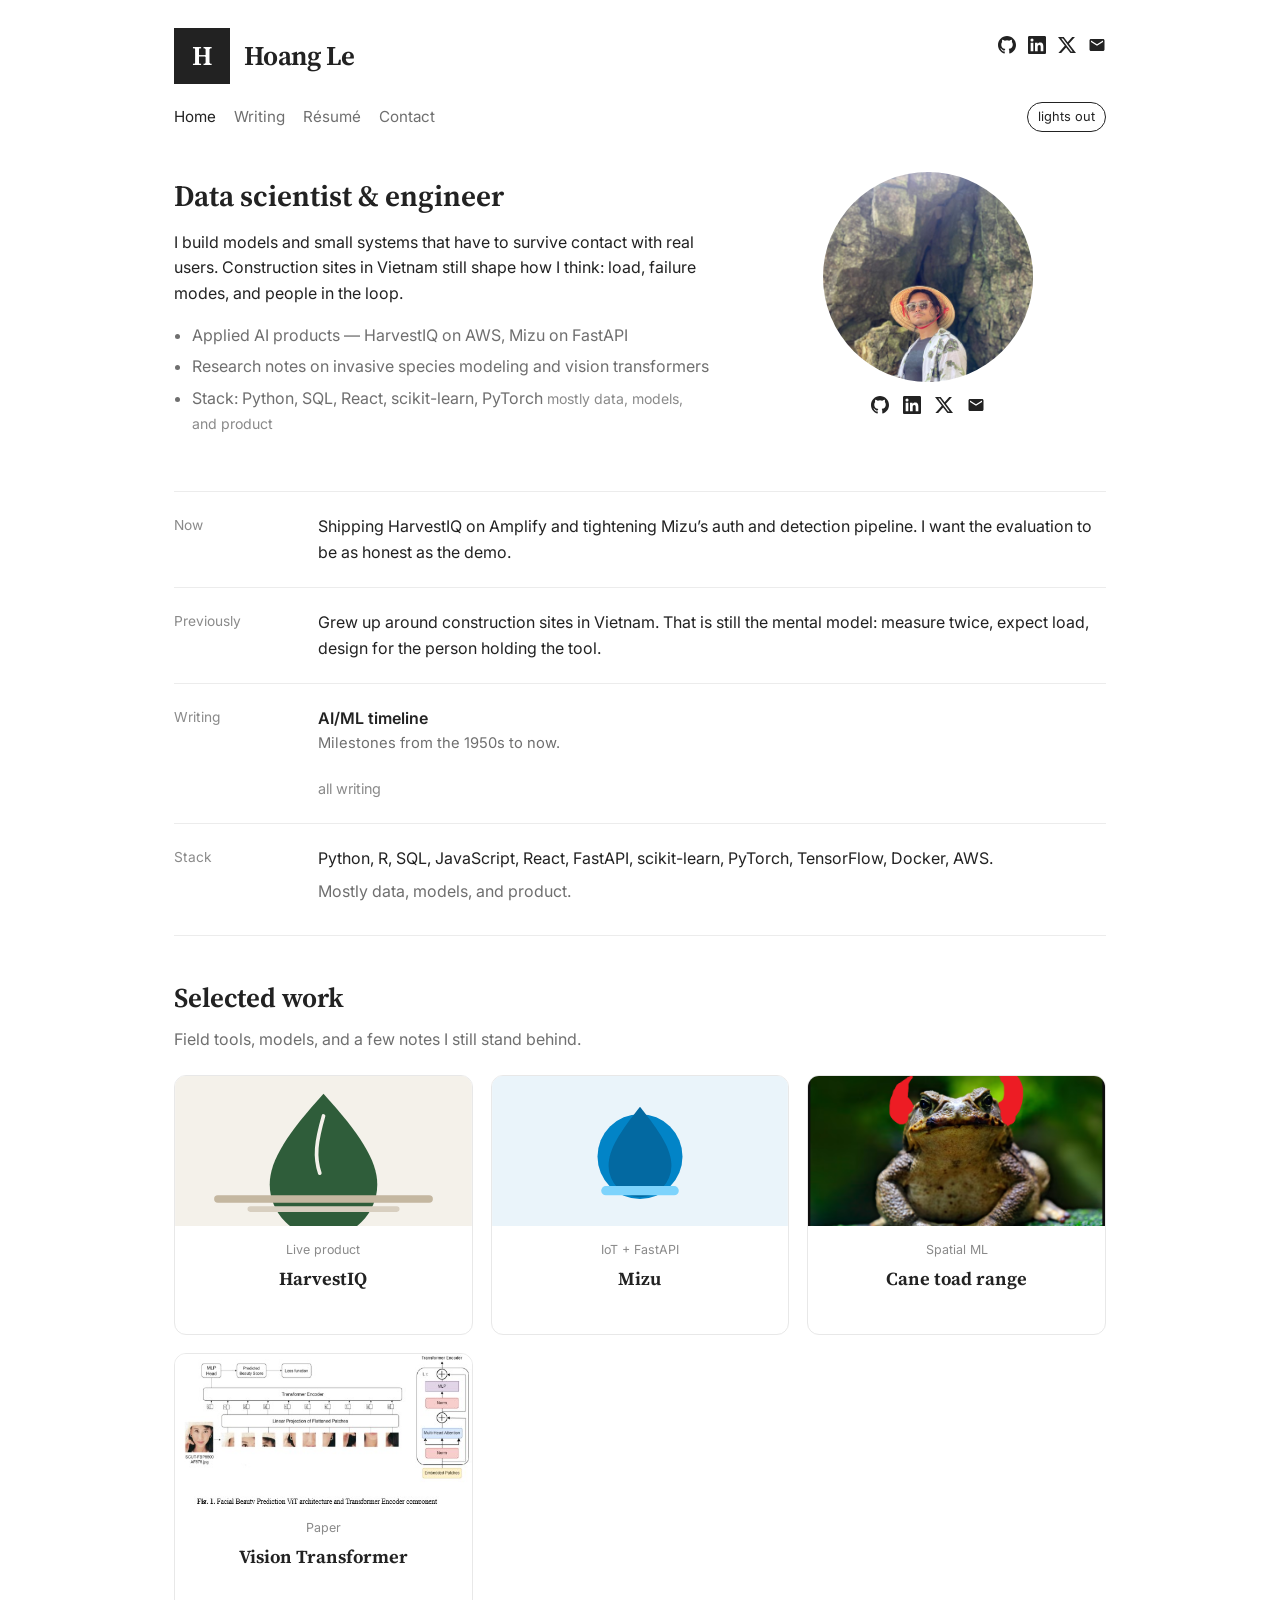
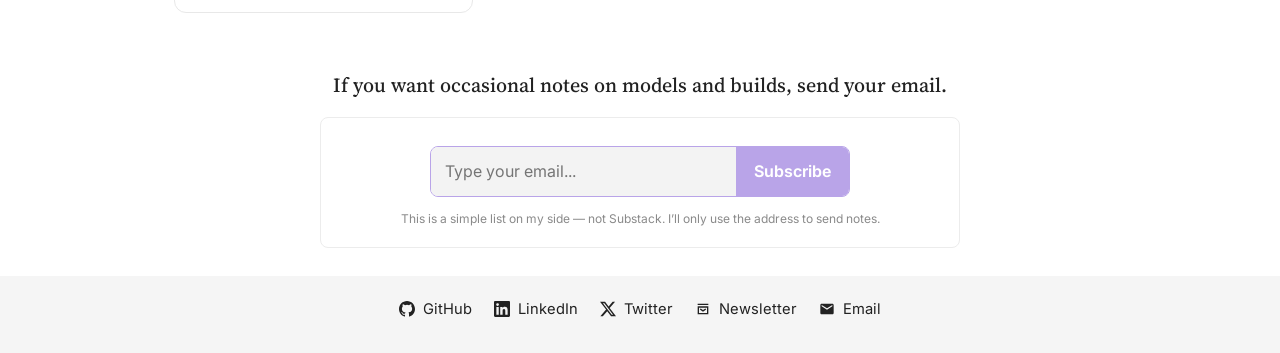
==== index.html @ e16016b3 "Update GitHub link in index.html" ====
<!DOCTYPE html>
<html lang="en">
  <head>
    <meta charset="UTF-8" />
    <meta name="viewport" content="width=device-width, initial-scale=1.0" />
    <title>🔩 Hoang Le | Data Scientist & Researcher</title>
    <link rel="stylesheet" href="assets/css/styles.css" />
    <link rel="preconnect" href="https://fonts.googleapis.com" />
    <link rel="preconnect" href="https://fonts.gstatic.com" crossorigin />
    <link href="https://fonts.googleapis.com/css2?family=Inter:wght@400;500;600;650&family=Source+Serif+4:wght@500;650&display=swap" rel="stylesheet" />
  </head>
  <body>
    <div class="wrap">
      <header class="site-header">
        <a class="brand" href="index.html">
          <span class="mark" aria-hidden="true">H</span>
          <span class="brand-name">Hoang Le</span>
        </a>
        <div class="header-icons">
          <a href="https://github.com/HoangXLe/" target="_blank" rel="noopener noreferrer" aria-label="GitHub">
            <svg viewBox="0 0 24 24"><path d="M12 0C5.37 0 0 5.37 0 12c0 5.3 3.44 9.8 8.21 11.39.6.11.82-.26.82-.58v-2.23c-3.34.73-4.04-1.42-4.04-1.42-.55-1.39-1.33-1.76-1.33-1.76-1.09-.74.08-.73.08-.73 1.2.08 1.84 1.24 1.84 1.24 1.07 1.83 2.81 1.3 3.49 1 .11-.78.42-1.31.76-1.61-2.67-.3-5.47-1.33-5.47-5.93 0-1.31.47-2.38 1.24-3.22-.13-.3-.54-1.52.12-3.18 0 0 1.01-.32 3.3 1.23a11.5 11.5 0 0 1 6 0c2.29-1.55 3.3-1.23 3.3-1.23.66 1.66.24 2.88.12 3.18.77.84 1.24 1.91 1.24 3.22 0 4.61-2.81 5.62-5.48 5.92.43.37.81 1.1.81 2.22v3.29c0 .32.22.7.82.58C20.56 21.8 24 17.3 24 12 24 5.37 18.63 0 12 0z"/></svg>
          </a>
          <a href="https://linkedin.com/in/hoangle24/" target="_blank" rel="noopener noreferrer" aria-label="LinkedIn">
            <svg viewBox="0 0 24 24"><path d="M20.45 20.45h-3.55v-5.57c0-1.33 0-3.04-1.85-3.04-1.86 0-2.14 1.45-2.14 2.94v5.67H9.35V9h3.41v1.56h.05c.48-.9 1.64-1.85 3.37-1.85 3.6 0 4.27 2.37 4.27 5.46v6.28zM5.34 7.43a2.06 2.06 0 1 1 0-4.13 2.06 2.06 0 0 1 0 4.13zM7.12 20.45H3.56V9h3.56v11.45zM22.23 0H1.77C.79 0 0 .77 0 1.73v20.54C0 23.23.79 24 1.77 24h20.45C23.2 24 24 23.23 24 22.27V1.73C24 .77 23.2 0 22.23 0z"/></svg>
          </a>
          <a href="https://x.com/HoangLe33805880" target="_blank" rel="noopener noreferrer" aria-label="X">
            <svg viewBox="0 0 24 24"><path d="M18.9 1.2h3.7l-8.1 9.2L24 22.8h-7.4l-5.8-7.6-6.6 7.6H.5l8.6-9.9L0 1.2h7.6l5.3 7 6-7zm-1.3 19.4h2L6.5 3.3H4.3z"/></svg>
          </a>
          <a href="mailto:lexuanhoang2402@gmail.com" aria-label="Email">
            <svg viewBox="0 0 24 24"><path d="M20 4H4C2.9 4 2 4.9 2 6v12c0 1.1.9 2 2 2h16c1.1 0 2-.9 2-2V6c0-1.1-.9-2-2-2zm0 4-8 5-8-5V6l8 5 8-5v2z"/></svg>
          </a>
        </div>
      </header>

      <div class="nav-row">
        <nav class="nav">
          <a href="index.html" class="active">Home</a>
          <a href="writing.html">Writing</a>
          <a href="assets/docs/Hoang-Le-Resume.pdf" target="_blank" rel="noopener noreferrer">Résumé</a>
          <a href="#subscribe">Contact</a>
        </nav>
        <button id="theme-toggle" class="theme-toggle" type="button">lights out</button>
      </div>

      <section class="hero">
        <div>
          <h1>Data scientist &amp; engineer</h1>
          <p class="lede">
            I build models and small systems that have to survive contact with real users.
            Construction sites in Vietnam still shape how I think: load, failure modes, and people in the loop.
          </p>
          <ul class="facts">
            <li>Applied AI products — HarvestIQ on AWS, Mizu on FastAPI</li>
            <li>Research notes on invasive species modeling and vision transformers</li>
            <li>Stack: Python, SQL, React, scikit-learn, PyTorch <span>mostly data, models, and product</span></li>
          </ul>
        </div>
        <div class="portrait">
          <img src="assets/images/profile.jpg" alt="Hoang Le" />
          <div class="portrait-icons">
            <a href="https://github.com/HoangXLe" target="_blank" rel="noopener noreferrer" aria-label="GitHub">
              <svg viewBox="0 0 24 24"><path d="M12 0C5.37 0 0 5.37 0 12c0 5.3 3.44 9.8 8.21 11.39.6.11.82-.26.82-.58v-2.23c-3.34.73-4.04-1.42-4.04-1.42-.55-1.39-1.33-1.76-1.33-1.76-1.09-.74.08-.73.08-.73 1.2.08 1.84 1.24 1.84 1.24 1.07 1.83 2.81 1.3 3.49 1 .11-.78.42-1.31.76-1.61-2.67-.3-5.47-1.33-5.47-5.93 0-1.31.47-2.38 1.24-3.22-.13-.3-.54-1.52.12-3.18 0 0 1.01-.32 3.3 1.23a11.5 11.5 0 0 1 6 0c2.29-1.55 3.3-1.23 3.3-1.23.66 1.66.24 2.88.12 3.18.77.84 1.24 1.91 1.24 3.22 0 4.61-2.81 5.62-5.48 5.92.43.37.81 1.1.81 2.22v3.29c0 .32.22.7.82.58C20.56 21.8 24 17.3 24 12 24 5.37 18.63 0 12 0z"/></svg>
            </a>
            <a href="https://linkedin.com/in/hoangle24/" target="_blank" rel="noopener noreferrer" aria-label="LinkedIn">
              <svg viewBox="0 0 24 24"><path d="M20.45 20.45h-3.55v-5.57c0-1.33 0-3.04-1.85-3.04-1.86 0-2.14 1.45-2.14 2.94v5.67H9.35V9h3.41v1.56h.05c.48-.9 1.64-1.85 3.37-1.85 3.6 0 4.27 2.37 4.27 5.46v6.28zM5.34 7.43a2.06 2.06 0 1 1 0-4.13 2.06 2.06 0 0 1 0 4.13zM7.12 20.45H3.56V9h3.56v11.45zM22.23 0H1.77C.79 0 0 .77 0 1.73v20.54C0 23.23.79 24 1.77 24h20.45C23.2 24 24 23.23 24 22.27V1.73C24 .77 23.2 0 22.23 0z"/></svg>
            </a>
            <a href="https://x.com/HoangLe33805880" target="_blank" rel="noopener noreferrer" aria-label="X">
              <svg viewBox="0 0 24 24"><path d="M18.9 1.2h3.7l-8.1 9.2L24 22.8h-7.4l-5.8-7.6-6.6 7.6H.5l8.6-9.9L0 1.2h7.6l5.3 7 6-7zm-1.3 19.4h2L6.5 3.3H4.3z"/></svg>
            </a>
            <a href="mailto:lexuanhoang2402@gmail.com" aria-label="Email">
              <svg viewBox="0 0 24 24"><path d="M20 4H4C2.9 4 2 4.9 2 6v12c0 1.1.9 2 2 2h16c1.1 0 2-.9 2-2V6c0-1.1-.9-2-2-2zm0 4-8 5-8-5V6l8 5 8-5v2z"/></svg>
            </a>
          </div>
        </div>
      </section>

      <section class="section-row">
        <div class="section-label">Now</div>
        <p>Shipping HarvestIQ on Amplify and tightening Mizu’s auth and detection pipeline. I want the evaluation to be as honest as the demo.</p>
      </section>
      <section class="section-row">
        <div class="section-label">Previously</div>
        <p>Grew up around construction sites in Vietnam. That is still the mental model: measure twice, expect load, design for the person holding the tool.</p>
      </section>
      <section class="section-row">
        <div class="section-label">Writing</div>
        <div class="list">
          <a href="projects/ai-timeline.html">
            <span class="item-title">AI/ML timeline</span>
            <span class="item-desc">Milestones from the 1950s to now.</span>
          </a>
          <a class="more" href="writing.html">all writing</a>
        </div>
      </section>
      <section class="section-row">
        <div class="section-label">Stack</div>
        <div>
          <p>Python, R, SQL, JavaScript, React, FastAPI, scikit-learn, PyTorch, TensorFlow, Docker, AWS.</p>
          <p class="muted" style="margin-top:8px">Mostly data, models, and product.</p>
        </div>
      </section>

      <section class="block work-block">
        <h2>Selected work</h2>
        <p class="block-intro">Field tools, models, and a few notes I still stand behind.</p>
        <div class="project-grid">
          <a class="project-card" href="https://main.d2gy4gwcmsx17c.amplifyapp.com/" target="_blank" rel="noopener noreferrer">
            <img src="assets/images/harvestiq.svg" alt="" />
            <div class="card-copy">
              <span class="kicker">Live product</span>
              <h3>HarvestIQ</h3>
            </div>
          </a>
          <div class="project-card">
            <img src="assets/images/mizu.svg" alt="" />
            <div class="card-copy">
              <span class="kicker">IoT + FastAPI</span>
              <h3>Mizu</h3>
            </div>
          </div>
          <!--
          <a class="project-card" href="projects/ai-timeline.html">
            <img src="assets/images/project1-preview.jpg" alt="" />
            <div class="card-copy">
              <span class="kicker">A visual history of</span>
              <h3>AI and ML</h3>
            </div>
          </a>
          -->
          <a class="project-card" href="projects/ctis.html">
            <img src="assets/images/project4-preview.jpg" alt="" />
            <div class="card-copy">
              <span class="kicker">Spatial ML</span>
              <h3>Cane toad range</h3>
            </div>
          </a>
          <a class="project-card" href="projects/Beauty_VIT.html">
            <img src="assets/images/project5-preview.jpg" alt="" />
            <div class="card-copy">
              <span class="kicker">Paper</span>
              <h3>Vision Transformer</h3>
            </div>
          </a>

          <!--
          <a class="project-card" href="projects/RAI_frame.html">
            <img src="assets/images/project3-preview.jpg" alt="" />
            <div class="card-copy">
              <span class="kicker">A field note on</span>
              <h3>Responsible AI</h3>
            </div>
          </a>
          -->
        </div>
      </section>

      <section class="subscribe" id="subscribe">
        <h2>If you want occasional notes on models and builds, send your email.</h2>
        <div class="subscribe-box">
          <form class="subscribe-form" id="subscribe-form">
            <input type="email" name="email" placeholder="Type your email..." required autocomplete="email" />
            <button type="submit">Subscribe</button>
          </form>
          <p class="subscribe-note">This is a simple list on my side — not Substack. I’ll only use the address to send notes.</p>
          <p class="subscribe-ok" id="subscribe-ok">Thanks. You’re on the list.</p>
        </div>
      </section>
    </div>

    <footer class="site-footer">
      <div class="footer-links">
        <a href="https://github.com/HoangXLe/" target="_blank" rel="noopener noreferrer">
          <svg viewBox="0 0 24 24"><path d="M12 0C5.37 0 0 5.37 0 12c0 5.3 3.44 9.8 8.21 11.39.6.11.82-.26.82-.58v-2.23c-3.34.73-4.04-1.42-4.04-1.42-.55-1.39-1.33-1.76-1.33-1.76-1.09-.74.08-.73.08-.73 1.2.08 1.84 1.24 1.84 1.24 1.07 1.83 2.81 1.3 3.49 1 .11-.78.42-1.31.76-1.61-2.67-.3-5.47-1.33-5.47-5.93 0-1.31.47-2.38 1.24-3.22-.13-.3-.54-1.52.12-3.18 0 0 1.01-.32 3.3 1.23a11.5 11.5 0 0 1 6 0c2.29-1.55 3.3-1.23 3.3-1.23.66 1.66.24 2.88.12 3.18.77.84 1.24 1.91 1.24 3.22 0 4.61-2.81 5.62-5.48 5.92.43.37.81 1.1.81 2.22v3.29c0 .32.22.7.82.58C20.56 21.8 24 17.3 24 12 24 5.37 18.63 0 12 0z"/></svg>
          GitHub
        </a>
        <a href="https://linkedin.com/in/hoangle24/" target="_blank" rel="noopener noreferrer">
          <svg viewBox="0 0 24 24"><path d="M20.45 20.45h-3.55v-5.57c0-1.33 0-3.04-1.85-3.04-1.86 0-2.14 1.45-2.14 2.94v5.67H9.35V9h3.41v1.56h.05c.48-.9 1.64-1.85 3.37-1.85 3.6 0 4.27 2.37 4.27 5.46v6.28zM5.34 7.43a2.06 2.06 0 1 1 0-4.13 2.06 2.06 0 0 1 0 4.13zM7.12 20.45H3.56V9h3.56v11.45zM22.23 0H1.77C.79 0 0 .77 0 1.73v20.54C0 23.23.79 24 1.77 24h20.45C23.2 24 24 23.23 24 22.27V1.73C24 .77 23.2 0 22.23 0z"/></svg>
          LinkedIn
        </a>
        <a href="https://x.com/HoangLe33805880" target="_blank" rel="noopener noreferrer">
          <svg viewBox="0 0 24 24"><path d="M18.9 1.2h3.7l-8.1 9.2L24 22.8h-7.4l-5.8-7.6-6.6 7.6H.5l8.6-9.9L0 1.2h7.6l5.3 7 6-7zm-1.3 19.4h2L6.5 3.3H4.3z"/></svg>
          Twitter
        </a>
        <a href="#subscribe">
          <svg viewBox="0 0 24 24"><path d="M4 4h16v2H4V4zm0 4h16v12H4V8zm2 2v8h12v-8H6zm2.4 1.2 3.6 2.4 3.6-2.4 1.2 1.6-4.8 3.2-4.8-3.2 1.2-1.6z"/></svg>
          Newsletter
        </a>
        <a href="mailto:lexuanhoang2402@gmail.com">
          <svg viewBox="0 0 24 24"><path d="M20 4H4C2.9 4 2 4.9 2 6v12c0 1.1.9 2 2 2h16c1.1 0 2-.9 2-2V6c0-1.1-.9-2-2-2zm0 4-8 5-8-5V6l8 5 8-5v2z"/></svg>
          Email
        </a>
      </div>
    </footer>
    <script src="assets/js/main.js"></script>
  </body>
</html>
---- assets/css/styles.css ----
:root {
  --bg: #ffffff;
  --text: #222222;
  --muted: #6f6f6f;
  --faint: #8a8a8a;
  --line: #ececec;
  --card: #ffffff;
  --card-border: #e8e8e8;
  --accent: #b9a4e8;
  --accent-text: #ffffff;
  --footer: #f5f5f5;
  --sans: Inter, ui-sans-serif, system-ui, sans-serif;
  --serif: "Source Serif 4", Georgia, serif;
}

[data-theme="dark"] {
  --bg: #101010;
  --text: #ececec;
  --muted: #9a9a9a;
  --faint: #7d7d7d;
  --line: #2a2a2a;
  --card: #171717;
  --card-border: #2c2c2c;
  --accent: #8f7cc4;
  --footer: #0c0c0c;
}

* { box-sizing: border-box; margin: 0; padding: 0; }

html { scroll-behavior: smooth; }

body {
  font-family: var(--sans);
  background: var(--bg);
  color: var(--text);
  line-height: 1.6;
  min-height: 100vh;
}

a { color: inherit; text-decoration: none; }
a:hover { opacity: 0.75; }

.wrap {
  max-width: 980px;
  margin: 0 auto;
  padding: 28px 24px 0;
}

.site-header {
  display: flex;
  justify-content: space-between;
  align-items: flex-start;
  gap: 16px;
  margin-bottom: 18px;
}

.brand {
  display: flex;
  align-items: center;
  gap: 14px;
}

.mark {
  width: 56px;
  height: 56px;
  background: var(--text);
  color: var(--bg);
  display: grid;
  place-items: center;
  font-family: var(--serif);
  font-size: 1.7rem;
  font-weight: 650;
  flex-shrink: 0;
}

.brand-name {
  font-family: var(--serif);
  font-size: 1.7rem;
  font-weight: 650;
  letter-spacing: -0.02em;
  line-height: 1.1;
}

.header-icons {
  display: flex;
  gap: 12px;
  padding-top: 8px;
}

.header-icons a {
  display: inline-flex;
  color: var(--text);
}

.header-icons svg {
  width: 18px;
  height: 18px;
  fill: currentColor;
}

.nav-row {
  display: flex;
  align-items: center;
  justify-content: space-between;
  gap: 16px;
  margin-bottom: 40px;
}

.nav {
  display: flex;
  gap: 18px;
  font-size: 0.95rem;
}

.nav a { color: var(--muted); }
.nav a.active,
.nav a:hover { color: var(--text); opacity: 1; }

.theme-toggle {
  border: 1px solid var(--text);
  background: transparent;
  color: var(--text);
  border-radius: 999px;
  padding: 4px 10px;
  font: inherit;
  font-size: 0.8rem;
  cursor: pointer;
}

.hero {
  display: grid;
  grid-template-columns: 1.2fr 0.8fr;
  gap: 40px;
  align-items: start;
  margin-bottom: 48px;
}

.hero h1 {
  font-family: var(--serif);
  font-size: 1.85rem;
  font-weight: 650;
  margin-bottom: 10px;
}

.hero .lede {
  color: var(--text);
  margin-bottom: 16px;
}

.facts {
  color: var(--muted);
  padding-left: 18px;
}

.facts li { margin: 6px 0; }
.facts span { color: var(--faint); font-size: 0.88rem; }

.portrait {
  display: flex;
  flex-direction: column;
  align-items: center;
  gap: 14px;
}

.portrait img {
  width: 210px;
  height: 210px;
  border-radius: 50%;
  object-fit: cover;
}

.portrait-icons {
  display: flex;
  gap: 14px;
}

.portrait-icons a { display: inline-flex; color: var(--text); }
.portrait-icons svg { width: 18px; height: 18px; fill: currentColor; }

.block {
  margin-bottom: 48px;
}

.work-block {
  border-top: 1px solid var(--line);
  padding-top: 40px;
  margin-top: 8px;
}

.block h2 {
  font-family: var(--serif);
  font-size: 1.7rem;
  font-weight: 650;
  margin-bottom: 8px;
}

.block-intro {
  color: var(--muted);
  margin-bottom: 22px;
}

.project-grid {
  display: grid;
  grid-template-columns: repeat(3, 1fr);
  gap: 18px;
}

.project-card {
  display: flex;
  flex-direction: column;
  background: var(--card);
  border: 1px solid var(--card-border);
  border-radius: 12px;
  overflow: hidden;
  min-height: 260px;
  color: inherit;
}

.project-card:hover {
  opacity: 1;
  transform: translateY(-3px);
  transition: transform 0.2s ease;
}

.project-card img,
.project-card .thumb {
  width: 100%;
  height: 150px;
  object-fit: cover;
  background: #f6f6f6;
  display: block;
}

.project-card .card-copy {
  text-align: center;
  padding: 14px 12px 18px;
}

.kicker {
  display: block;
  color: var(--faint);
  font-size: 0.78rem;
  margin-bottom: 4px;
}

.project-card h3 {
  font-family: var(--serif);
  font-size: 1.15rem;
  font-weight: 650;
}

.section-row {
  display: grid;
  grid-template-columns: 120px minmax(0, 1fr);
  gap: 24px;
  padding: 22px 0;
  border-top: 1px solid var(--line);
}

.section-label {
  color: var(--faint);
  font-size: 0.86rem;
}

.list { display: flex; flex-direction: column; gap: 14px; }
.item-title { font-weight: 600; }
.item-desc { display: block; color: var(--muted); font-size: 0.92rem; }
.more { color: var(--faint); font-size: 0.9rem; margin-top: 8px; display: inline-block; }
.muted { color: var(--muted); }

.subscribe {
  margin: 56px 0 28px;
  text-align: center;
}

.subscribe h2 {
  font-family: var(--serif);
  font-size: 1.25rem;
  font-weight: 500;
  margin-bottom: 16px;
}

.subscribe-box {
  border: 1px solid var(--line);
  border-radius: 8px;
  padding: 28px 20px 18px;
  max-width: 640px;
  margin: 0 auto;
}

.subscribe-form {
  display: flex;
  max-width: 420px;
  margin: 0 auto;
  border: 1px solid var(--accent);
  border-radius: 8px;
  overflow: hidden;
}

.subscribe-form input {
  flex: 1;
  border: 0;
  background: #f3f3f3;
  padding: 12px 14px;
  font: inherit;
  color: var(--text);
}

[data-theme="dark"] .subscribe-form input { background: #222; }

.subscribe-form button {
  border: 0;
  background: var(--accent);
  color: var(--accent-text);
  font: inherit;
  font-weight: 650;
  padding: 12px 18px;
  cursor: pointer;
}

.subscribe-note {
  color: var(--faint);
  font-size: 0.75rem;
  margin-top: 12px;
}

.subscribe-ok {
  color: var(--muted);
  margin-top: 10px;
  display: none;
}

.subscribe-ok.show { display: block; }

.site-footer {
  background: var(--footer);
  margin-top: 24px;
  padding: 22px 24px 32px;
}

.footer-links {
  display: flex;
  justify-content: center;
  flex-wrap: wrap;
  gap: 22px;
}

.footer-links a {
  display: inline-flex;
  align-items: center;
  gap: 8px;
  color: var(--text);
  font-size: 0.92rem;
}

.footer-links svg {
  width: 16px;
  height: 16px;
  fill: currentColor;
}

@media (max-width: 800px) {
  .hero,
  .project-grid,
  .section-row {
    grid-template-columns: 1fr;
  }

  .mark { width: 44px; height: 44px; font-size: 1.35rem; }
  .brand-name { font-size: 1.35rem; }
  .portrait img { width: 160px; height: 160px; }
}
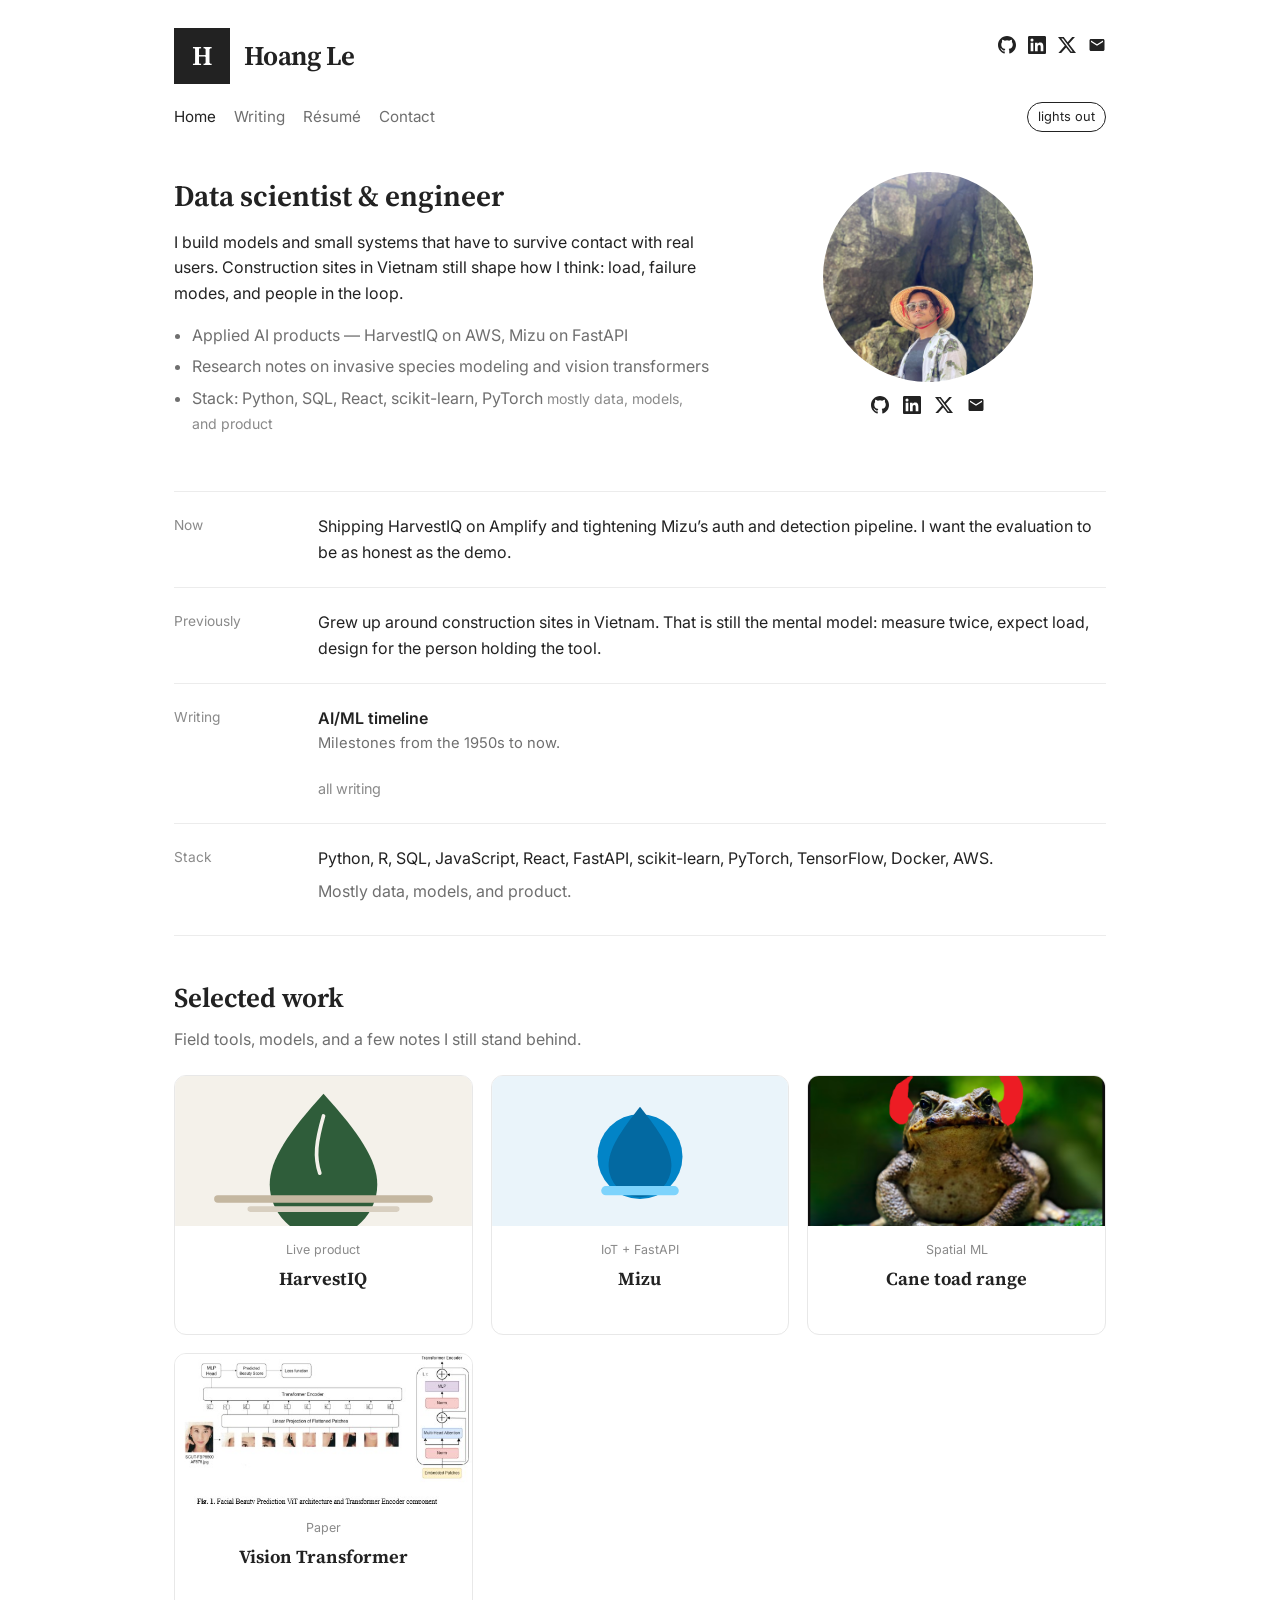
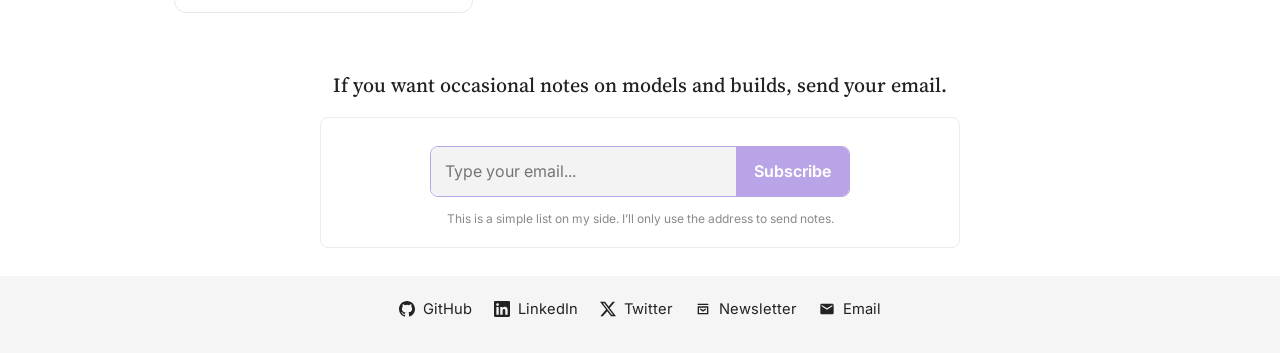
==== commit 57f5caa4: "Remove unnecessary phrase from subscription note" ====
--- a/index.html
+++ b/index.html
@@ -161,7 +161,7 @@
             <input type="email" name="email" placeholder="Type your email..." required autocomplete="email" />
             <button type="submit">Subscribe</button>
           </form>
-          <p class="subscribe-note">This is a simple list on my side — not Substack. I’ll only use the address to send notes.</p>
+          <p class="subscribe-note">This is a simple list on my side. I’ll only use the address to send notes.</p>
           <p class="subscribe-ok" id="subscribe-ok">Thanks. You’re on the list.</p>
         </div>
       </section>
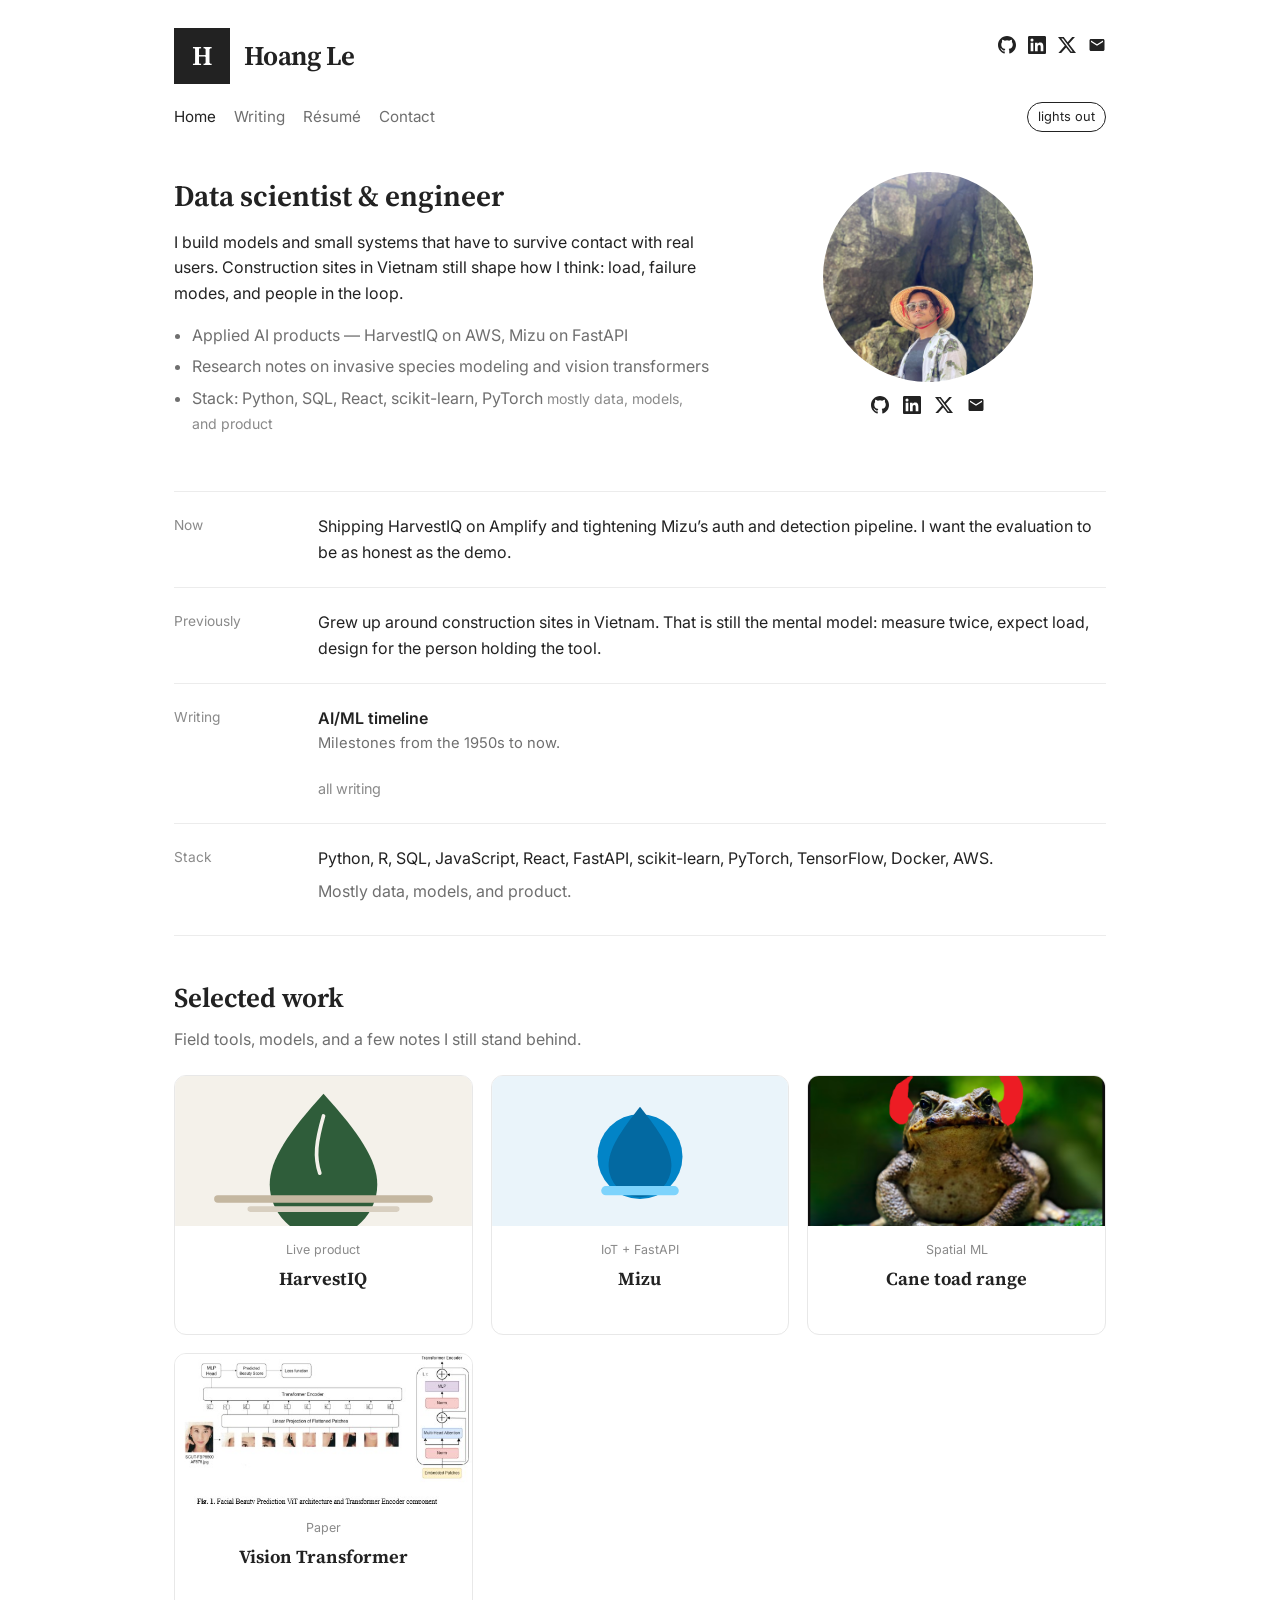
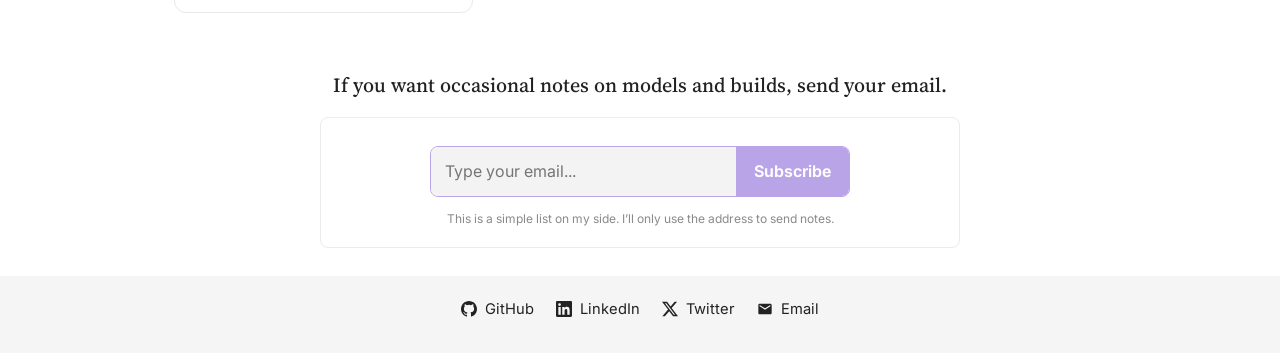
==== commit bf7894e1: "Update index.html" ====
--- a/index.html
+++ b/index.html
@@ -181,10 +181,7 @@
           <svg viewBox="0 0 24 24"><path d="M18.9 1.2h3.7l-8.1 9.2L24 22.8h-7.4l-5.8-7.6-6.6 7.6H.5l8.6-9.9L0 1.2h7.6l5.3 7 6-7zm-1.3 19.4h2L6.5 3.3H4.3z"/></svg>
           Twitter
         </a>
-        <a href="#subscribe">
-          <svg viewBox="0 0 24 24"><path d="M4 4h16v2H4V4zm0 4h16v12H4V8zm2 2v8h12v-8H6zm2.4 1.2 3.6 2.4 3.6-2.4 1.2 1.6-4.8 3.2-4.8-3.2 1.2-1.6z"/></svg>
-          Newsletter
-        </a>
+        
         <a href="mailto:lexuanhoang2402@gmail.com">
           <svg viewBox="0 0 24 24"><path d="M20 4H4C2.9 4 2 4.9 2 6v12c0 1.1.9 2 2 2h16c1.1 0 2-.9 2-2V6c0-1.1-.9-2-2-2zm0 4-8 5-8-5V6l8 5 8-5v2z"/></svg>
           Email
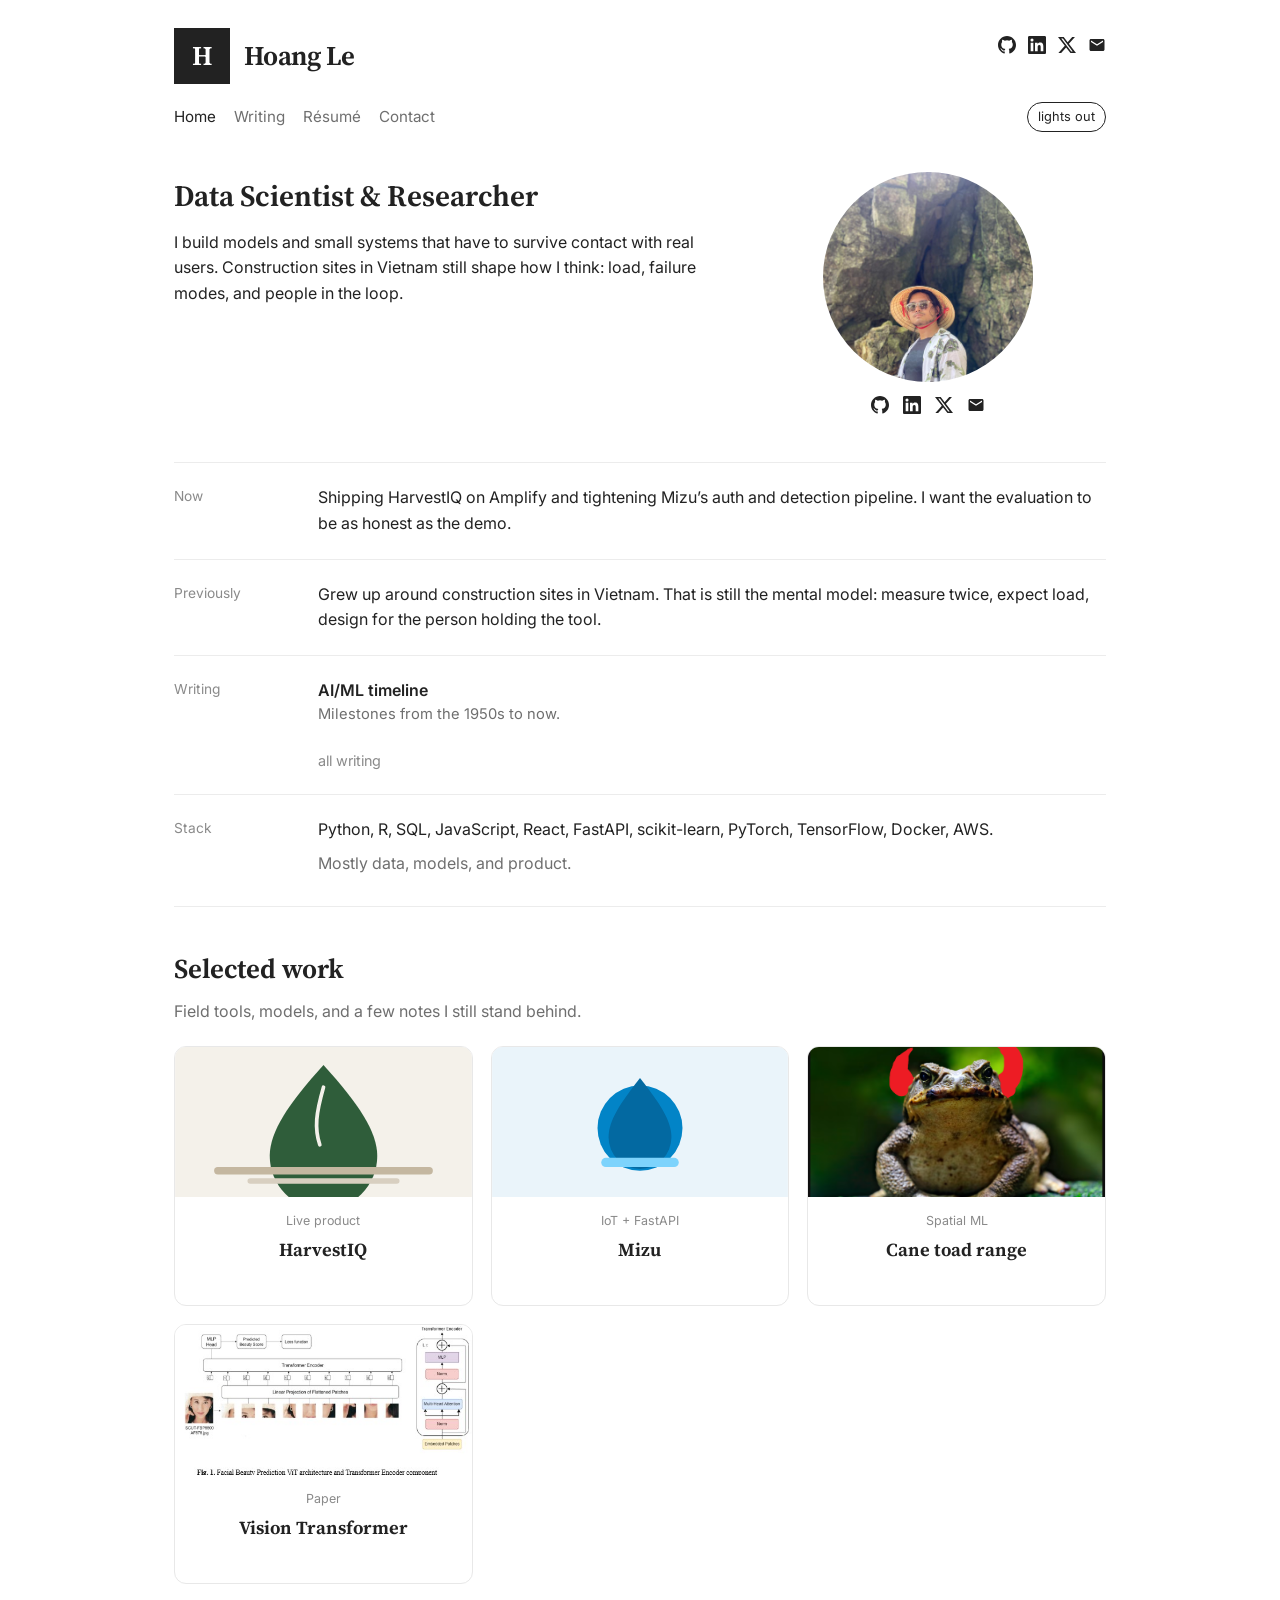
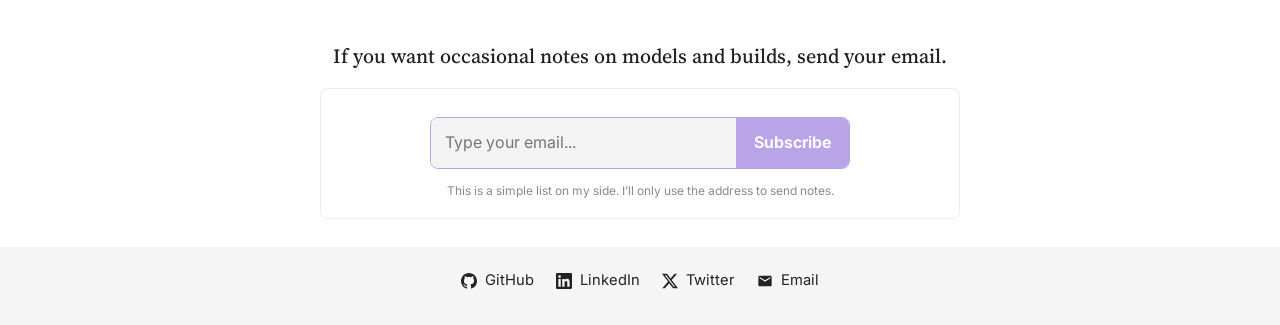
==== commit 41055cad: "Change job title and enhance project descriptions Updated job title and added additional details abo" ====
--- a/index.html
+++ b/index.html
@@ -44,16 +44,20 @@
 
       <section class="hero">
         <div>
-          <h1>Data scientist &amp; engineer</h1>
+          <h1>Data Scientist &amp; Researcher</h1>
           <p class="lede">
             I build models and small systems that have to survive contact with real users.
             Construction sites in Vietnam still shape how I think: load, failure modes, and people in the loop.
           </p>
+          
+          <!--
           <ul class="facts">
+            <li>Stack: Python, SQL, React, scikit-learn, PyTorch <span>mostly data, models, and product</span></li>
             <li>Applied AI products — HarvestIQ on AWS, Mizu on FastAPI</li>
-            <li>Research notes on invasive species modeling and vision transformers</li>
-            <li>Stack: Python, SQL, React, scikit-learn, PyTorch <span>mostly data, models, and product</span></li>
+            <li>Research notes on invasive species modeling and vision transformers</li> 
           </ul>
+          -->
+          
         </div>
         <div class="portrait">
           <img src="assets/images/profile.jpg" alt="Hoang Le" />
@@ -78,10 +82,13 @@
         <div class="section-label">Now</div>
         <p>Shipping HarvestIQ on Amplify and tightening Mizu’s auth and detection pipeline. I want the evaluation to be as honest as the demo.</p>
       </section>
+      
       <section class="section-row">
         <div class="section-label">Previously</div>
         <p>Grew up around construction sites in Vietnam. That is still the mental model: measure twice, expect load, design for the person holding the tool.</p>
       </section>
+
+      
       <section class="section-row">
         <div class="section-label">Writing</div>
         <div class="list">
@@ -92,6 +99,7 @@
           <a class="more" href="writing.html">all writing</a>
         </div>
       </section>
+      
       <section class="section-row">
         <div class="section-label">Stack</div>
         <div>
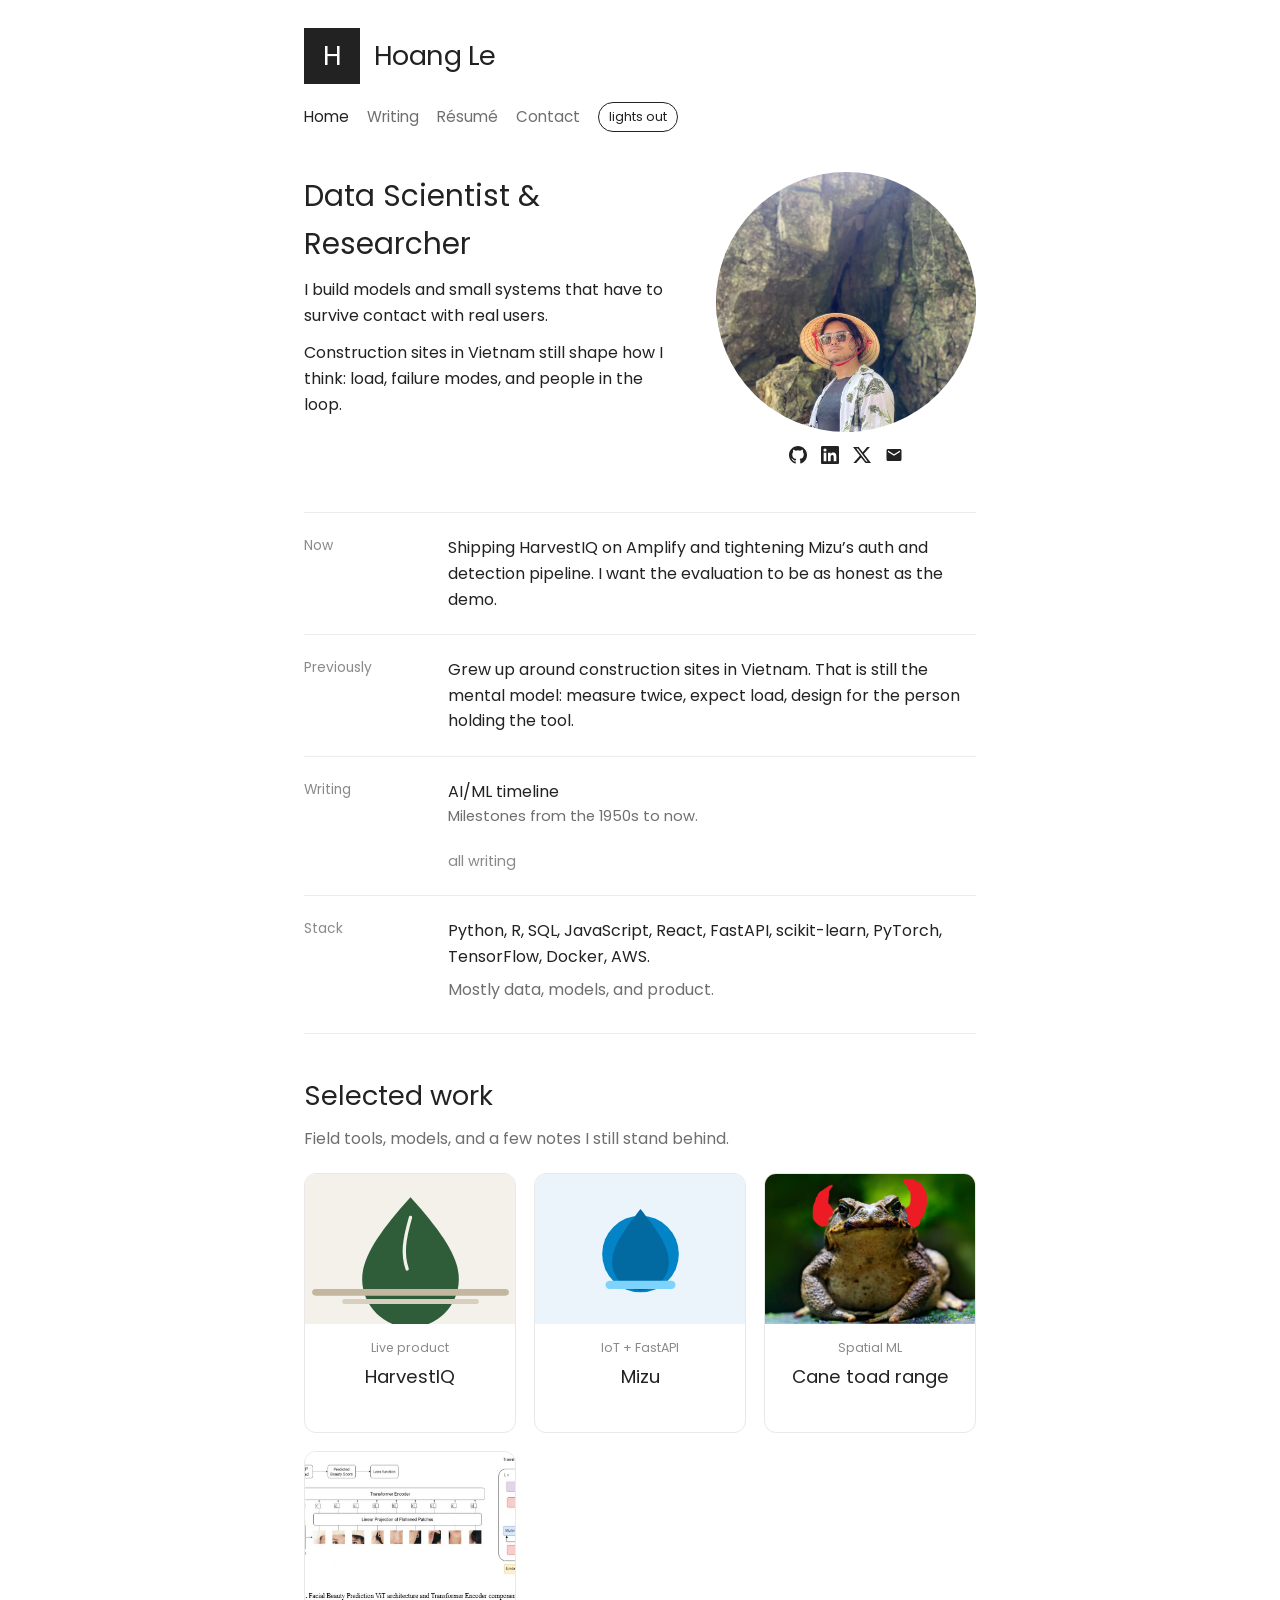
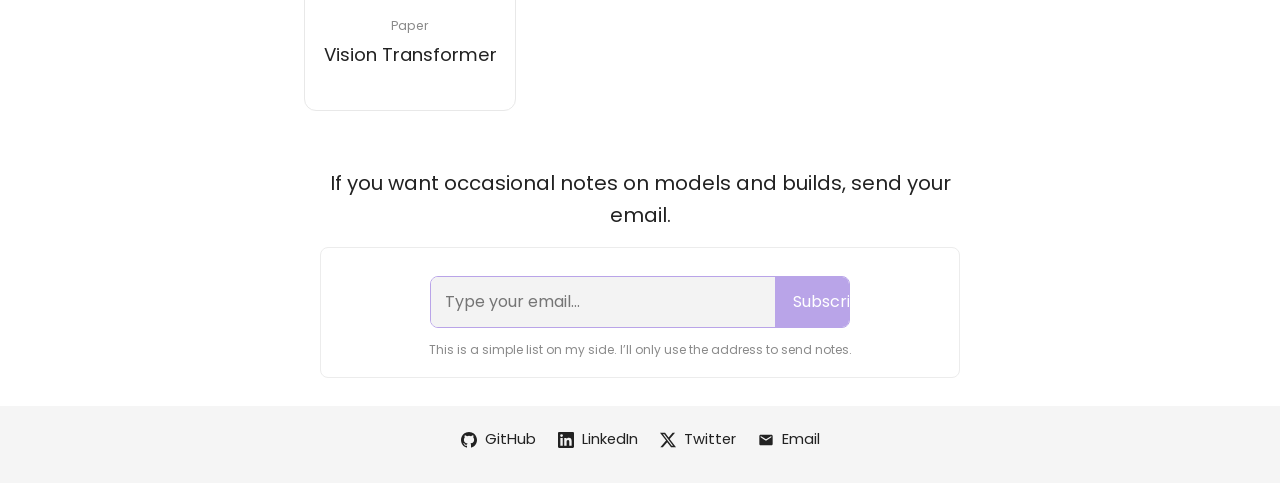
==== commit 1217db78: "Tighten the homepage layout and link Mizu to the live app. Co-authored-by: Cursor <cursoragent@curso" ====
--- a/index.html
+++ b/index.html
@@ -4,10 +4,11 @@
     <meta charset="UTF-8" />
     <meta name="viewport" content="width=device-width, initial-scale=1.0" />
     <title>🔩 Hoang Le | Data Scientist & Researcher</title>
+    <link rel="icon" href="assets/images/favicon.svg" type="image/svg+xml" />
     <link rel="stylesheet" href="assets/css/styles.css" />
     <link rel="preconnect" href="https://fonts.googleapis.com" />
     <link rel="preconnect" href="https://fonts.gstatic.com" crossorigin />
-    <link href="https://fonts.googleapis.com/css2?family=Inter:wght@400;500;600;650&family=Source+Serif+4:wght@500;650&display=swap" rel="stylesheet" />
+    <link href="https://fonts.googleapis.com/css2?family=Poppins:wght@400&display=swap" rel="stylesheet" />
   </head>
   <body>
     <div class="wrap">
@@ -16,37 +17,23 @@
           <span class="mark" aria-hidden="true">H</span>
           <span class="brand-name">Hoang Le</span>
         </a>
-        <div class="header-icons">
-          <a href="https://github.com/HoangXLe/" target="_blank" rel="noopener noreferrer" aria-label="GitHub">
-            <svg viewBox="0 0 24 24"><path d="M12 0C5.37 0 0 5.37 0 12c0 5.3 3.44 9.8 8.21 11.39.6.11.82-.26.82-.58v-2.23c-3.34.73-4.04-1.42-4.04-1.42-.55-1.39-1.33-1.76-1.33-1.76-1.09-.74.08-.73.08-.73 1.2.08 1.84 1.24 1.84 1.24 1.07 1.83 2.81 1.3 3.49 1 .11-.78.42-1.31.76-1.61-2.67-.3-5.47-1.33-5.47-5.93 0-1.31.47-2.38 1.24-3.22-.13-.3-.54-1.52.12-3.18 0 0 1.01-.32 3.3 1.23a11.5 11.5 0 0 1 6 0c2.29-1.55 3.3-1.23 3.3-1.23.66 1.66.24 2.88.12 3.18.77.84 1.24 1.91 1.24 3.22 0 4.61-2.81 5.62-5.48 5.92.43.37.81 1.1.81 2.22v3.29c0 .32.22.7.82.58C20.56 21.8 24 17.3 24 12 24 5.37 18.63 0 12 0z"/></svg>
-          </a>
-          <a href="https://linkedin.com/in/hoangle24/" target="_blank" rel="noopener noreferrer" aria-label="LinkedIn">
-            <svg viewBox="0 0 24 24"><path d="M20.45 20.45h-3.55v-5.57c0-1.33 0-3.04-1.85-3.04-1.86 0-2.14 1.45-2.14 2.94v5.67H9.35V9h3.41v1.56h.05c.48-.9 1.64-1.85 3.37-1.85 3.6 0 4.27 2.37 4.27 5.46v6.28zM5.34 7.43a2.06 2.06 0 1 1 0-4.13 2.06 2.06 0 0 1 0 4.13zM7.12 20.45H3.56V9h3.56v11.45zM22.23 0H1.77C.79 0 0 .77 0 1.73v20.54C0 23.23.79 24 1.77 24h20.45C23.2 24 24 23.23 24 22.27V1.73C24 .77 23.2 0 22.23 0z"/></svg>
-          </a>
-          <a href="https://x.com/HoangLe33805880" target="_blank" rel="noopener noreferrer" aria-label="X">
-            <svg viewBox="0 0 24 24"><path d="M18.9 1.2h3.7l-8.1 9.2L24 22.8h-7.4l-5.8-7.6-6.6 7.6H.5l8.6-9.9L0 1.2h7.6l5.3 7 6-7zm-1.3 19.4h2L6.5 3.3H4.3z"/></svg>
-          </a>
-          <a href="mailto:lexuanhoang2402@gmail.com" aria-label="Email">
-            <svg viewBox="0 0 24 24"><path d="M20 4H4C2.9 4 2 4.9 2 6v12c0 1.1.9 2 2 2h16c1.1 0 2-.9 2-2V6c0-1.1-.9-2-2-2zm0 4-8 5-8-5V6l8 5 8-5v2z"/></svg>
-          </a>
-        </div>
       </header>
 
-      <div class="nav-row">
-        <nav class="nav">
-          <a href="index.html" class="active">Home</a>
-          <a href="writing.html">Writing</a>
-          <a href="assets/docs/Hoang-Le-Resume.pdf" target="_blank" rel="noopener noreferrer">Résumé</a>
-          <a href="#subscribe">Contact</a>
-        </nav>
+      <nav class="nav">
+        <a href="index.html" class="active">Home</a>
+        <a href="writing.html">Writing</a>
+        <a href="assets/docs/Hoang-Le-Resume.pdf" target="_blank" rel="noopener noreferrer">Résumé</a>
+        <a href="#subscribe">Contact</a>
         <button id="theme-toggle" class="theme-toggle" type="button">lights out</button>
-      </div>
+      </nav>
 
       <section class="hero">
         <div>
           <h1>Data Scientist &amp; Researcher</h1>
           <p class="lede">
             I build models and small systems that have to survive contact with real users.
+          </p>
+          <p class="lede">
             Construction sites in Vietnam still shape how I think: load, failure modes, and people in the loop.
           </p>
           
@@ -119,13 +106,13 @@
               <h3>HarvestIQ</h3>
             </div>
           </a>
-          <div class="project-card">
+          <a class="project-card" href="https://main.d26mw2pl24ujog.amplifyapp.com/" target="_blank" rel="noopener noreferrer">
             <img src="assets/images/mizu.svg" alt="" />
             <div class="card-copy">
               <span class="kicker">IoT + FastAPI</span>
               <h3>Mizu</h3>
             </div>
-          </div>
+          </a>
           <!--
           <a class="project-card" href="projects/ai-timeline.html">
             <img src="assets/images/project1-preview.jpg" alt="" />
--- a/assets/css/styles.css
+++ b/assets/css/styles.css
@@ -9,8 +9,7 @@
   --accent: #b9a4e8;
   --accent-text: #ffffff;
   --footer: #f5f5f5;
-  --sans: Inter, ui-sans-serif, system-ui, sans-serif;
-  --serif: "Source Serif 4", Georgia, serif;
+  --font: "Poppins", sans-serif;
 }
 
 [data-theme="dark"] {
@@ -30,7 +29,8 @@
 html { scroll-behavior: smooth; }
 
 body {
-  font-family: var(--sans);
+  font-family: var(--font);
+  font-weight: 400;
   background: var(--bg);
   color: var(--text);
   line-height: 1.6;
@@ -41,16 +41,12 @@
 a:hover { opacity: 0.75; }
 
 .wrap {
-  max-width: 980px;
+  max-width: 720px;
   margin: 0 auto;
   padding: 28px 24px 0;
 }
 
 .site-header {
-  display: flex;
-  justify-content: space-between;
-  align-items: flex-start;
-  gap: 16px;
   margin-bottom: 18px;
 }
 
@@ -67,49 +63,27 @@
   color: var(--bg);
   display: grid;
   place-items: center;
-  font-family: var(--serif);
+  font-family: var(--font);
   font-size: 1.7rem;
-  font-weight: 650;
+  font-weight: 400;
   flex-shrink: 0;
 }
 
 .brand-name {
-  font-family: var(--serif);
+  font-family: var(--font);
   font-size: 1.7rem;
-  font-weight: 650;
+  font-weight: 400;
   letter-spacing: -0.02em;
   line-height: 1.1;
 }
 
-.header-icons {
-  display: flex;
-  gap: 12px;
-  padding-top: 8px;
-}
-
-.header-icons a {
-  display: inline-flex;
-  color: var(--text);
-}
-
-.header-icons svg {
-  width: 18px;
-  height: 18px;
-  fill: currentColor;
-}
-
-.nav-row {
+.nav {
   display: flex;
   align-items: center;
-  justify-content: space-between;
-  gap: 16px;
-  margin-bottom: 40px;
-}
-
-.nav {
-  display: flex;
+  flex-wrap: wrap;
   gap: 18px;
   font-size: 0.95rem;
+  margin-bottom: 40px;
 }
 
 .nav a { color: var(--muted); }
@@ -129,21 +103,25 @@
 
 .hero {
   display: grid;
-  grid-template-columns: 1.2fr 0.8fr;
+  grid-template-columns: 1fr auto;
   gap: 40px;
   align-items: start;
   margin-bottom: 48px;
 }
 
 .hero h1 {
-  font-family: var(--serif);
+  font-family: var(--font);
   font-size: 1.85rem;
-  font-weight: 650;
+  font-weight: 400;
   margin-bottom: 10px;
 }
 
 .hero .lede {
   color: var(--text);
+  margin-bottom: 12px;
+}
+
+.hero .lede + .lede {
   margin-bottom: 16px;
 }
 
@@ -159,12 +137,13 @@
   display: flex;
   flex-direction: column;
   align-items: center;
+  justify-self: end;
   gap: 14px;
 }
 
 .portrait img {
-  width: 210px;
-  height: 210px;
+  width: 260px;
+  height: 260px;
   border-radius: 50%;
   object-fit: cover;
 }
@@ -188,9 +167,9 @@
 }
 
 .block h2 {
-  font-family: var(--serif);
+  font-family: var(--font);
   font-size: 1.7rem;
-  font-weight: 650;
+  font-weight: 400;
   margin-bottom: 8px;
 }
 
@@ -244,9 +223,9 @@
 }
 
 .project-card h3 {
-  font-family: var(--serif);
+  font-family: var(--font);
   font-size: 1.15rem;
-  font-weight: 650;
+  font-weight: 400;
 }
 
 .section-row {
@@ -263,7 +242,7 @@
 }
 
 .list { display: flex; flex-direction: column; gap: 14px; }
-.item-title { font-weight: 600; }
+.item-title { font-weight: 400; }
 .item-desc { display: block; color: var(--muted); font-size: 0.92rem; }
 .more { color: var(--faint); font-size: 0.9rem; margin-top: 8px; display: inline-block; }
 .muted { color: var(--muted); }
@@ -274,9 +253,9 @@
 }
 
 .subscribe h2 {
-  font-family: var(--serif);
+  font-family: var(--font);
   font-size: 1.25rem;
-  font-weight: 500;
+  font-weight: 400;
   margin-bottom: 16px;
 }
 
@@ -313,7 +292,7 @@
   background: var(--accent);
   color: var(--accent-text);
   font: inherit;
-  font-weight: 650;
+  font-weight: 400;
   padding: 12px 18px;
   cursor: pointer;
 }
@@ -368,5 +347,6 @@
 
   .mark { width: 44px; height: 44px; font-size: 1.35rem; }
   .brand-name { font-size: 1.35rem; }
-  .portrait img { width: 160px; height: 160px; }
-}
+  .portrait { justify-self: center; }
+  .portrait img { width: 180px; height: 180px; }
+}
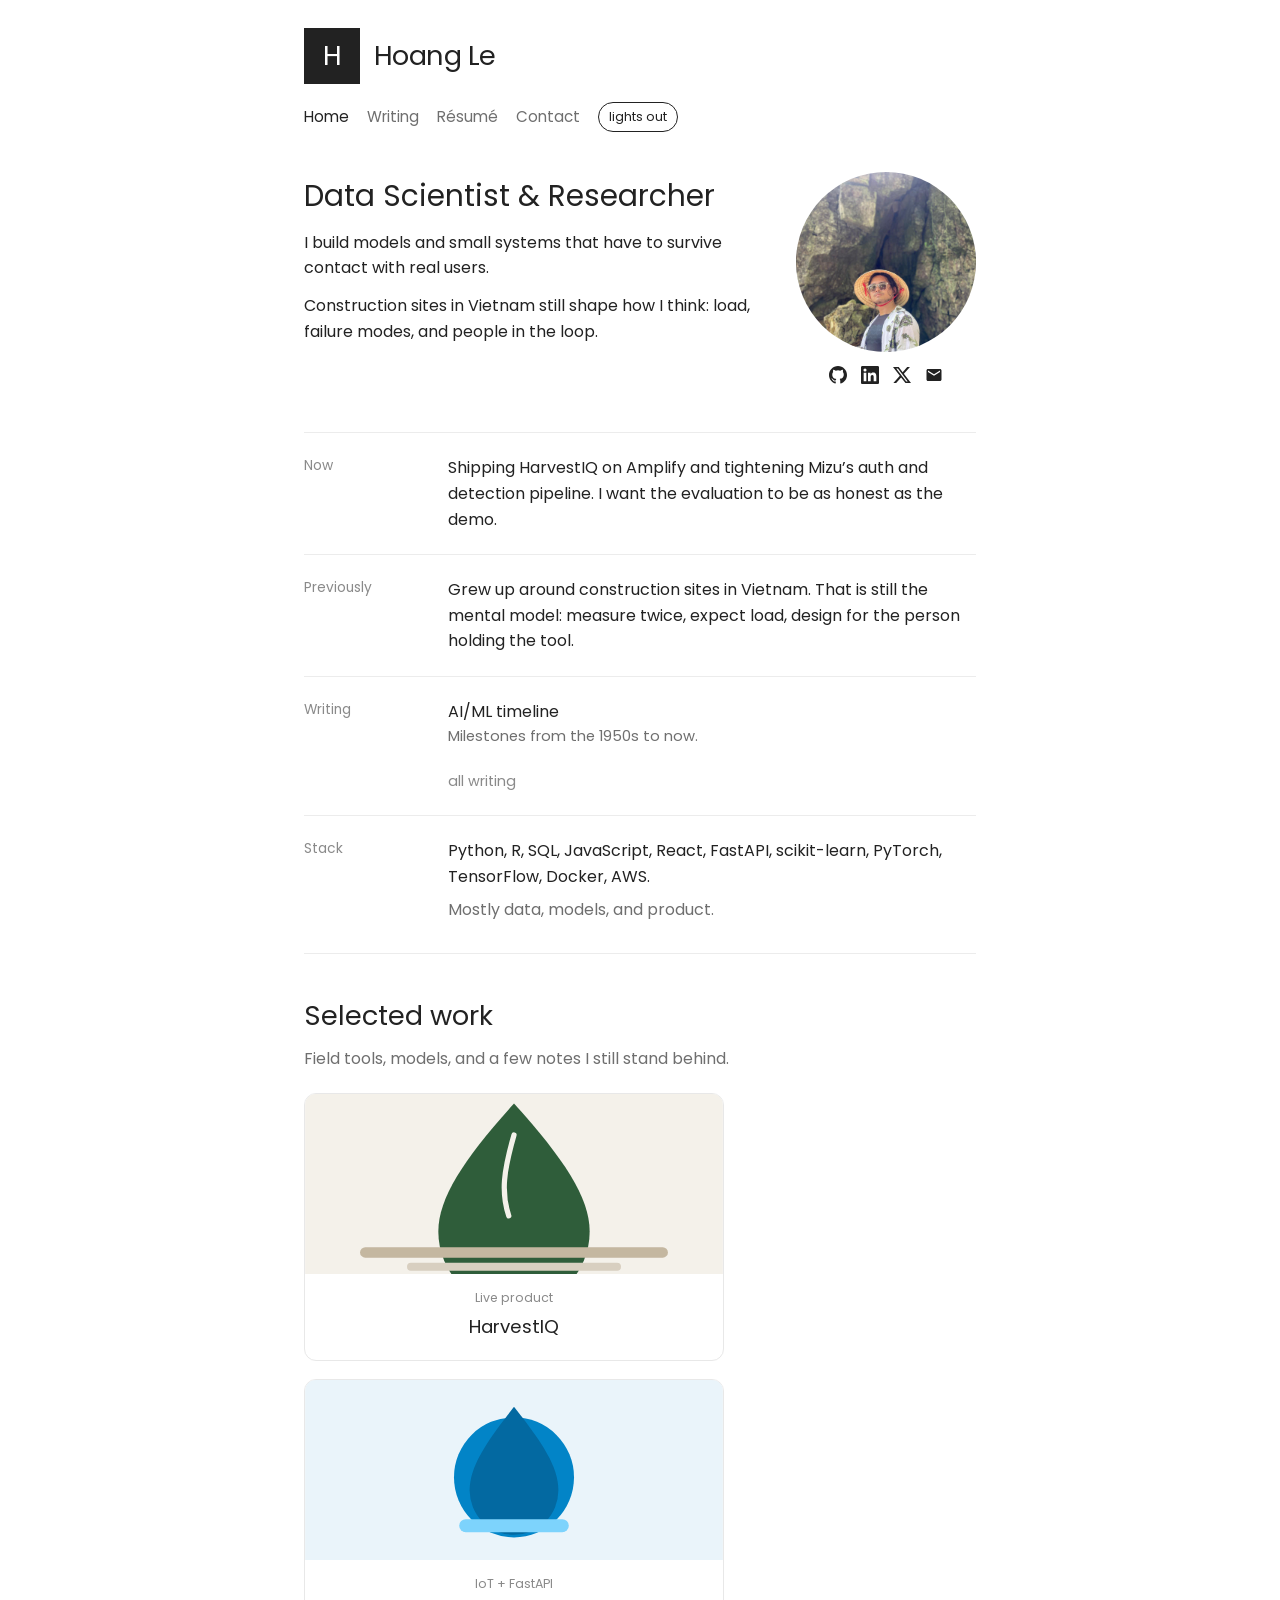
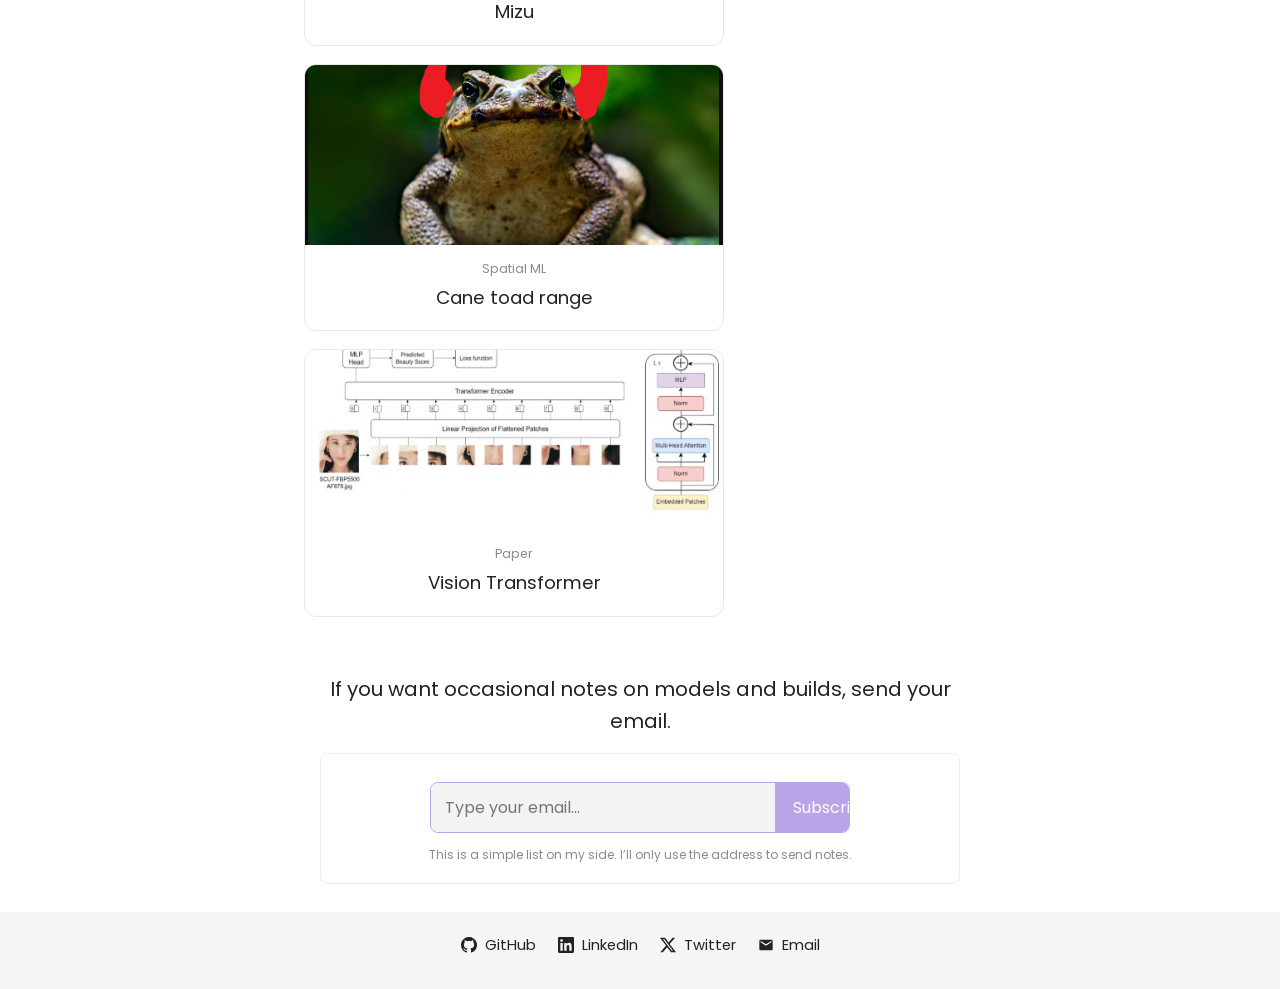
==== commit 8f709c1c: "Update index.html" ====
--- a/index.html
+++ b/index.html
@@ -3,7 +3,7 @@
   <head>
     <meta charset="UTF-8" />
     <meta name="viewport" content="width=device-width, initial-scale=1.0" />
-    <title>🔩 Hoang Le | Data Scientist & Researcher</title>
+    <title> Hoang Le | Data Scientist & Researcher</title>
     <link rel="icon" href="assets/images/favicon.svg" type="image/svg+xml" />
     <link rel="stylesheet" href="assets/css/styles.css" />
     <link rel="preconnect" href="https://fonts.googleapis.com" />
--- a/assets/css/styles.css
+++ b/assets/css/styles.css
@@ -142,8 +142,8 @@
 }
 
 .portrait img {
-  width: 260px;
-  height: 260px;
+  width: 180px;
+  height: 180px;
   border-radius: 50%;
   object-fit: cover;
 }
@@ -180,8 +180,9 @@
 
 .project-grid {
   display: grid;
-  grid-template-columns: repeat(3, 1fr);
+  grid-template-columns: 1fr;
   gap: 18px;
+  max-width: 420px;
 }
 
 .project-card {
@@ -204,7 +205,7 @@
 .project-card img,
 .project-card .thumb {
   width: 100%;
-  height: 150px;
+  height: 180px;
   object-fit: cover;
   background: #f6f6f6;
   display: block;
@@ -340,7 +341,6 @@
 
 @media (max-width: 800px) {
   .hero,
-  .project-grid,
   .section-row {
     grid-template-columns: 1fr;
   }
@@ -348,5 +348,5 @@
   .mark { width: 44px; height: 44px; font-size: 1.35rem; }
   .brand-name { font-size: 1.35rem; }
   .portrait { justify-self: center; }
-  .portrait img { width: 180px; height: 180px; }
-}
+  .portrait img { width: 140px; height: 140px; }
+}
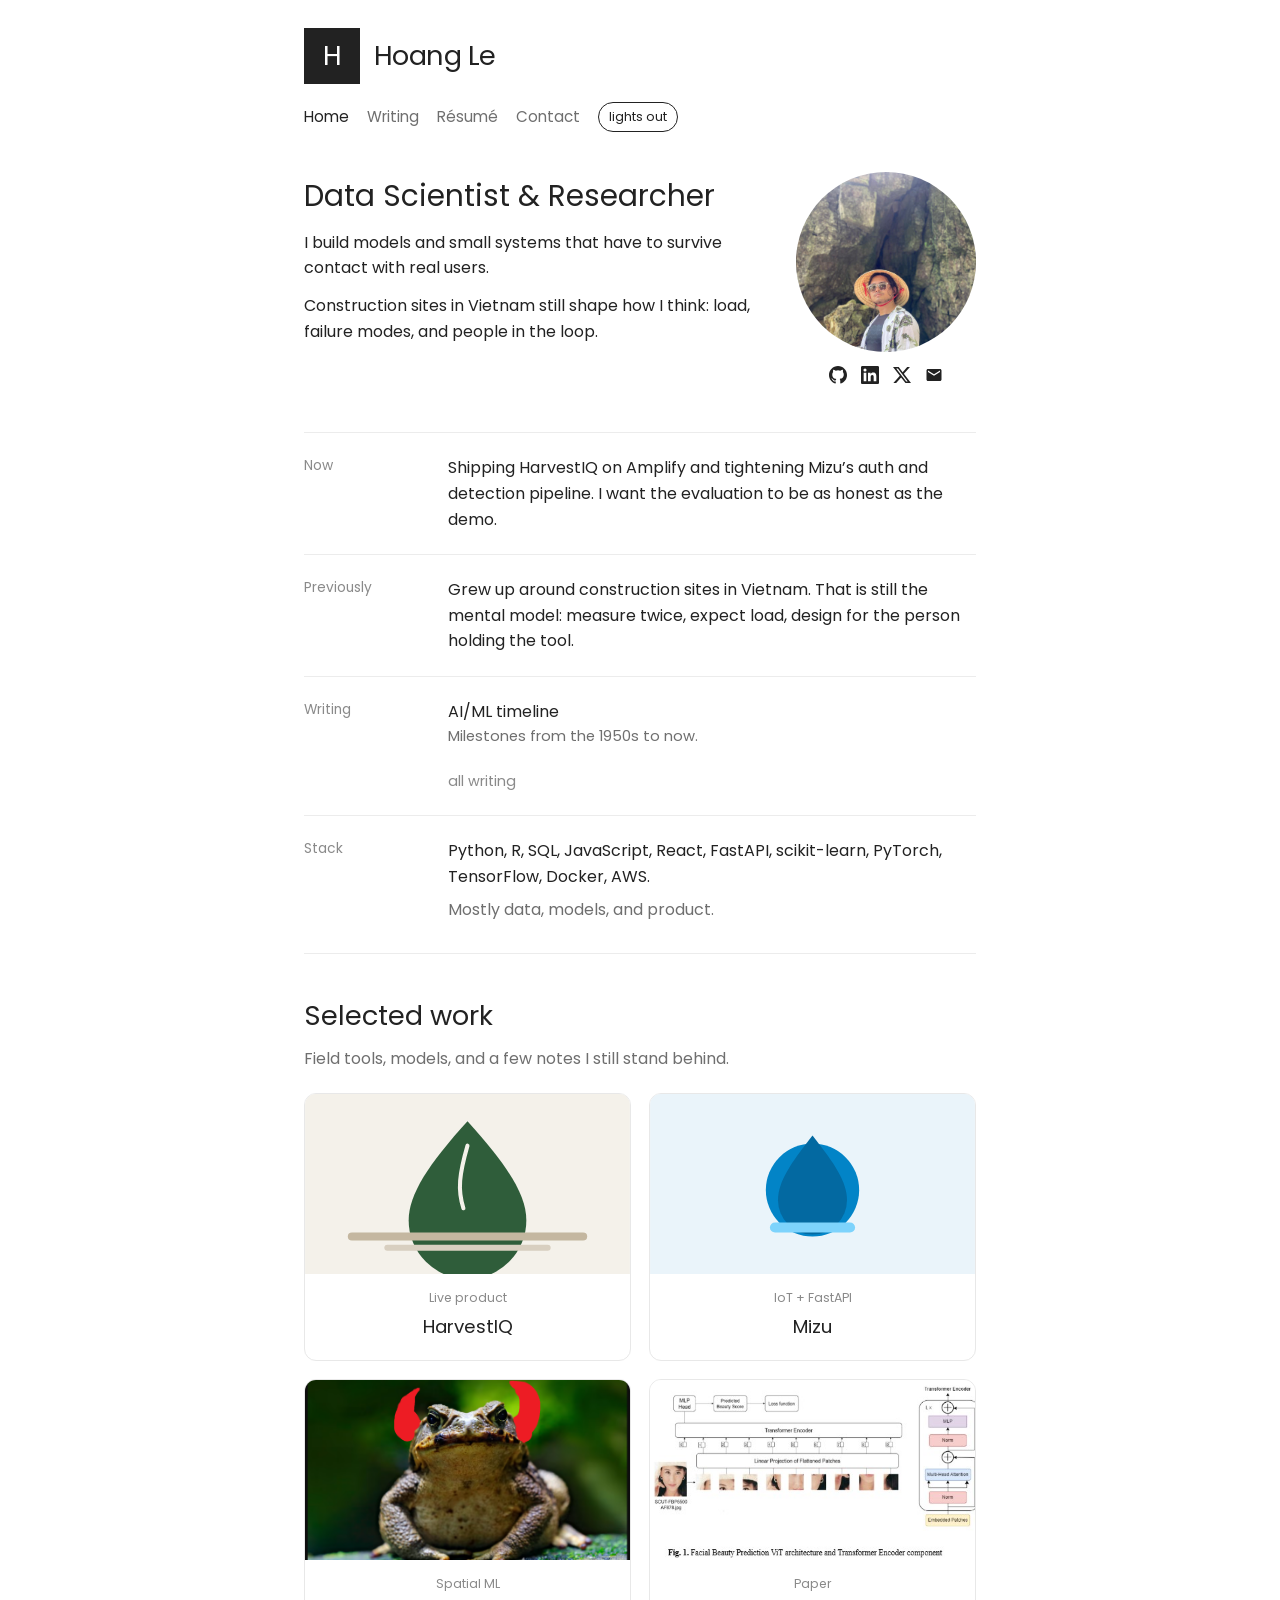
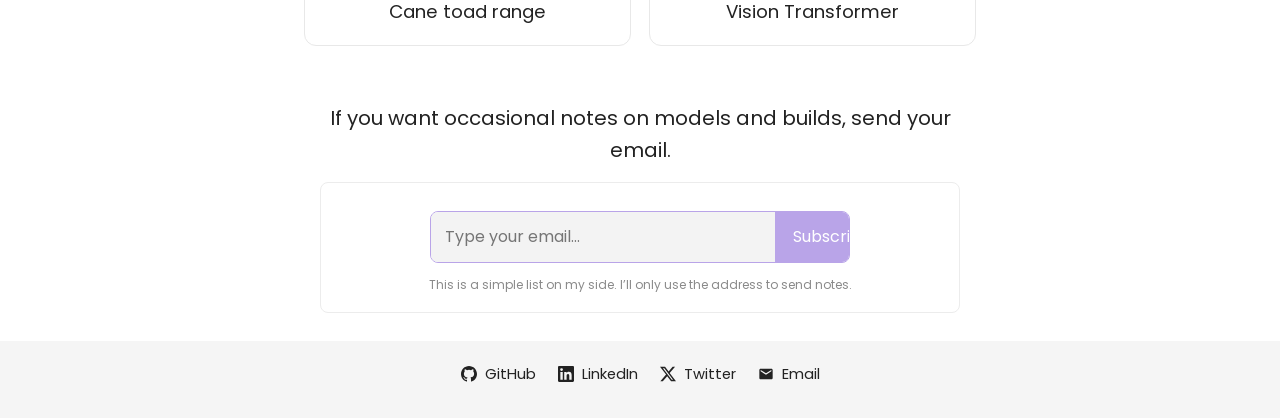
==== commit 57c237ed: "Update index.html" ====
--- a/index.html
+++ b/index.html
@@ -22,7 +22,7 @@
       <nav class="nav">
         <a href="index.html" class="active">Home</a>
         <a href="writing.html">Writing</a>
-        <a href="assets/docs/Hoang-Le-Resume.pdf" target="_blank" rel="noopener noreferrer">Résumé</a>
+        <a href="assets/Hoang Le - Resume.pdf" target="_blank" rel="noopener noreferrer">Résumé</a>
         <a href="#subscribe">Contact</a>
         <button id="theme-toggle" class="theme-toggle" type="button">lights out</button>
       </nav>
--- a/assets/css/styles.css
+++ b/assets/css/styles.css
@@ -180,9 +180,8 @@
 
 .project-grid {
   display: grid;
-  grid-template-columns: 1fr;
+  grid-template-columns: repeat(2, 1fr);
   gap: 18px;
-  max-width: 420px;
 }
 
 .project-card {
@@ -341,6 +340,7 @@
 
 @media (max-width: 800px) {
   .hero,
+  .project-grid,
   .section-row {
     grid-template-columns: 1fr;
   }
